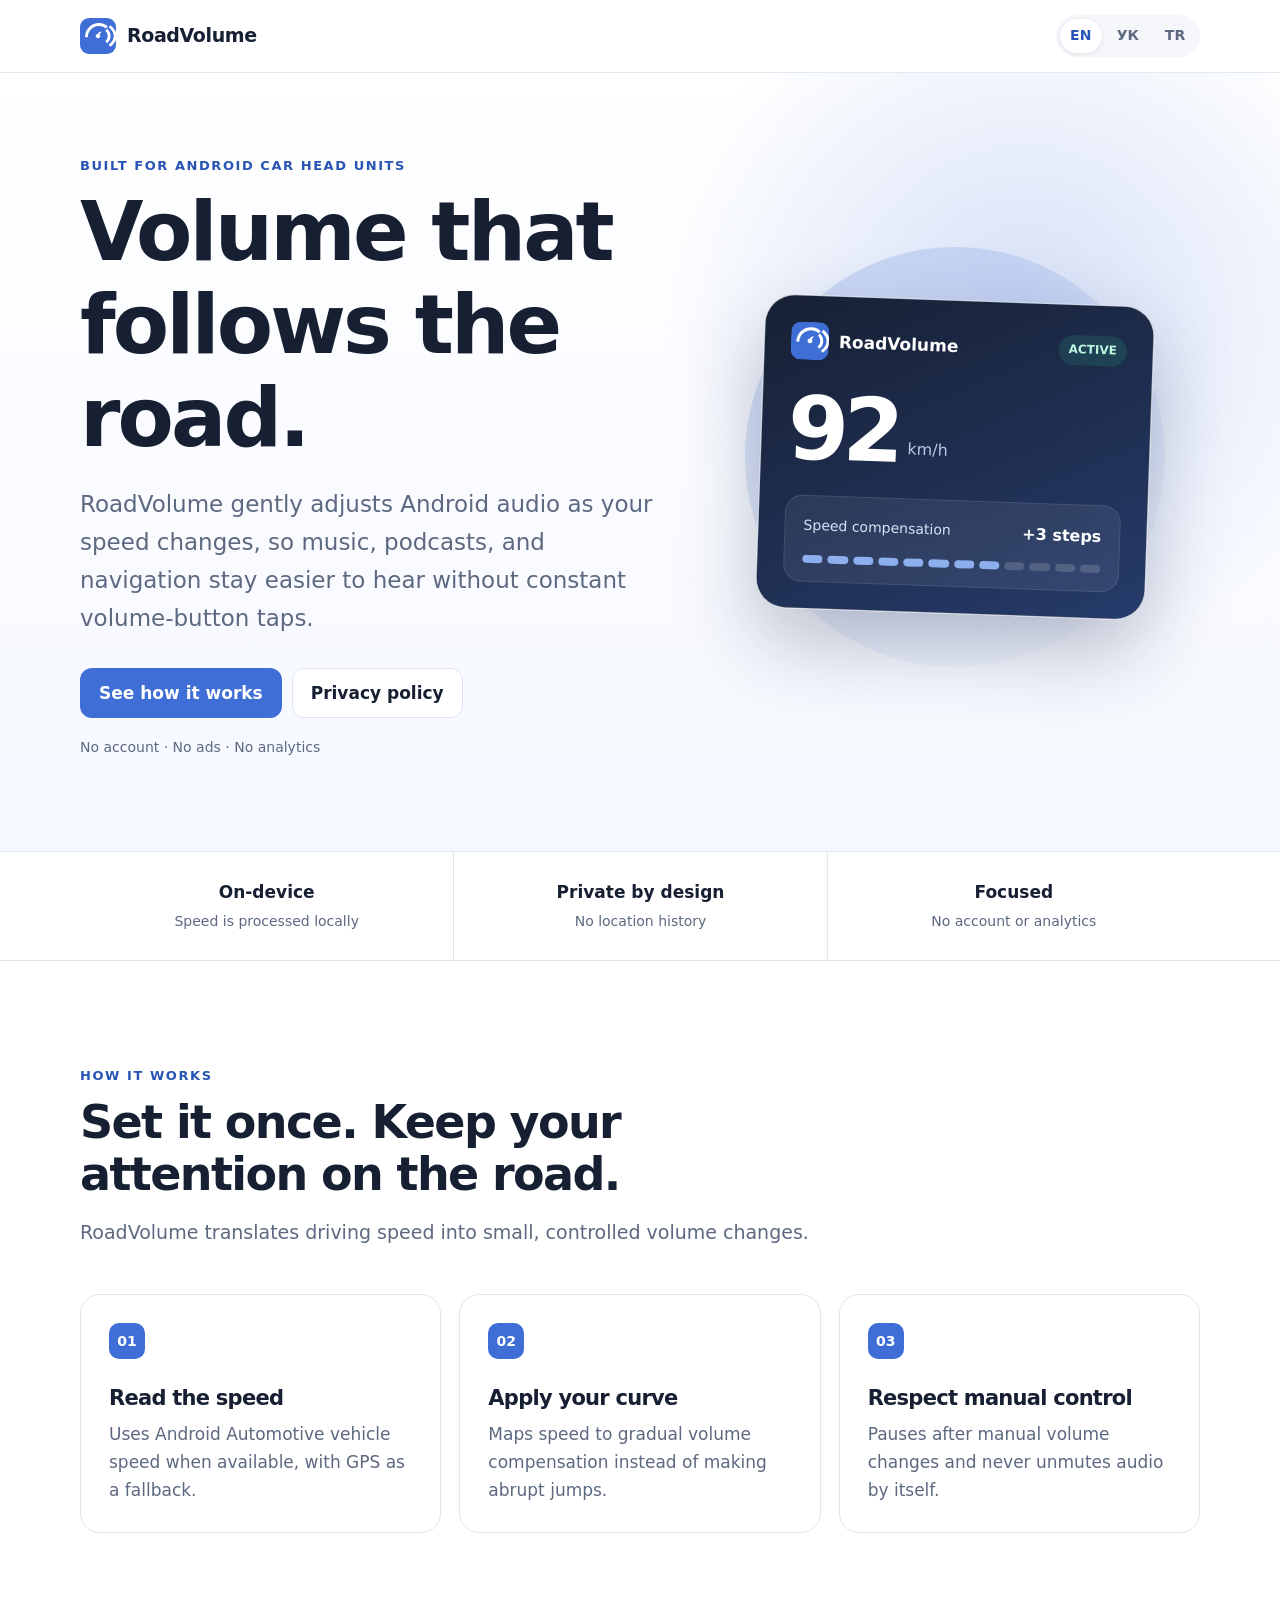
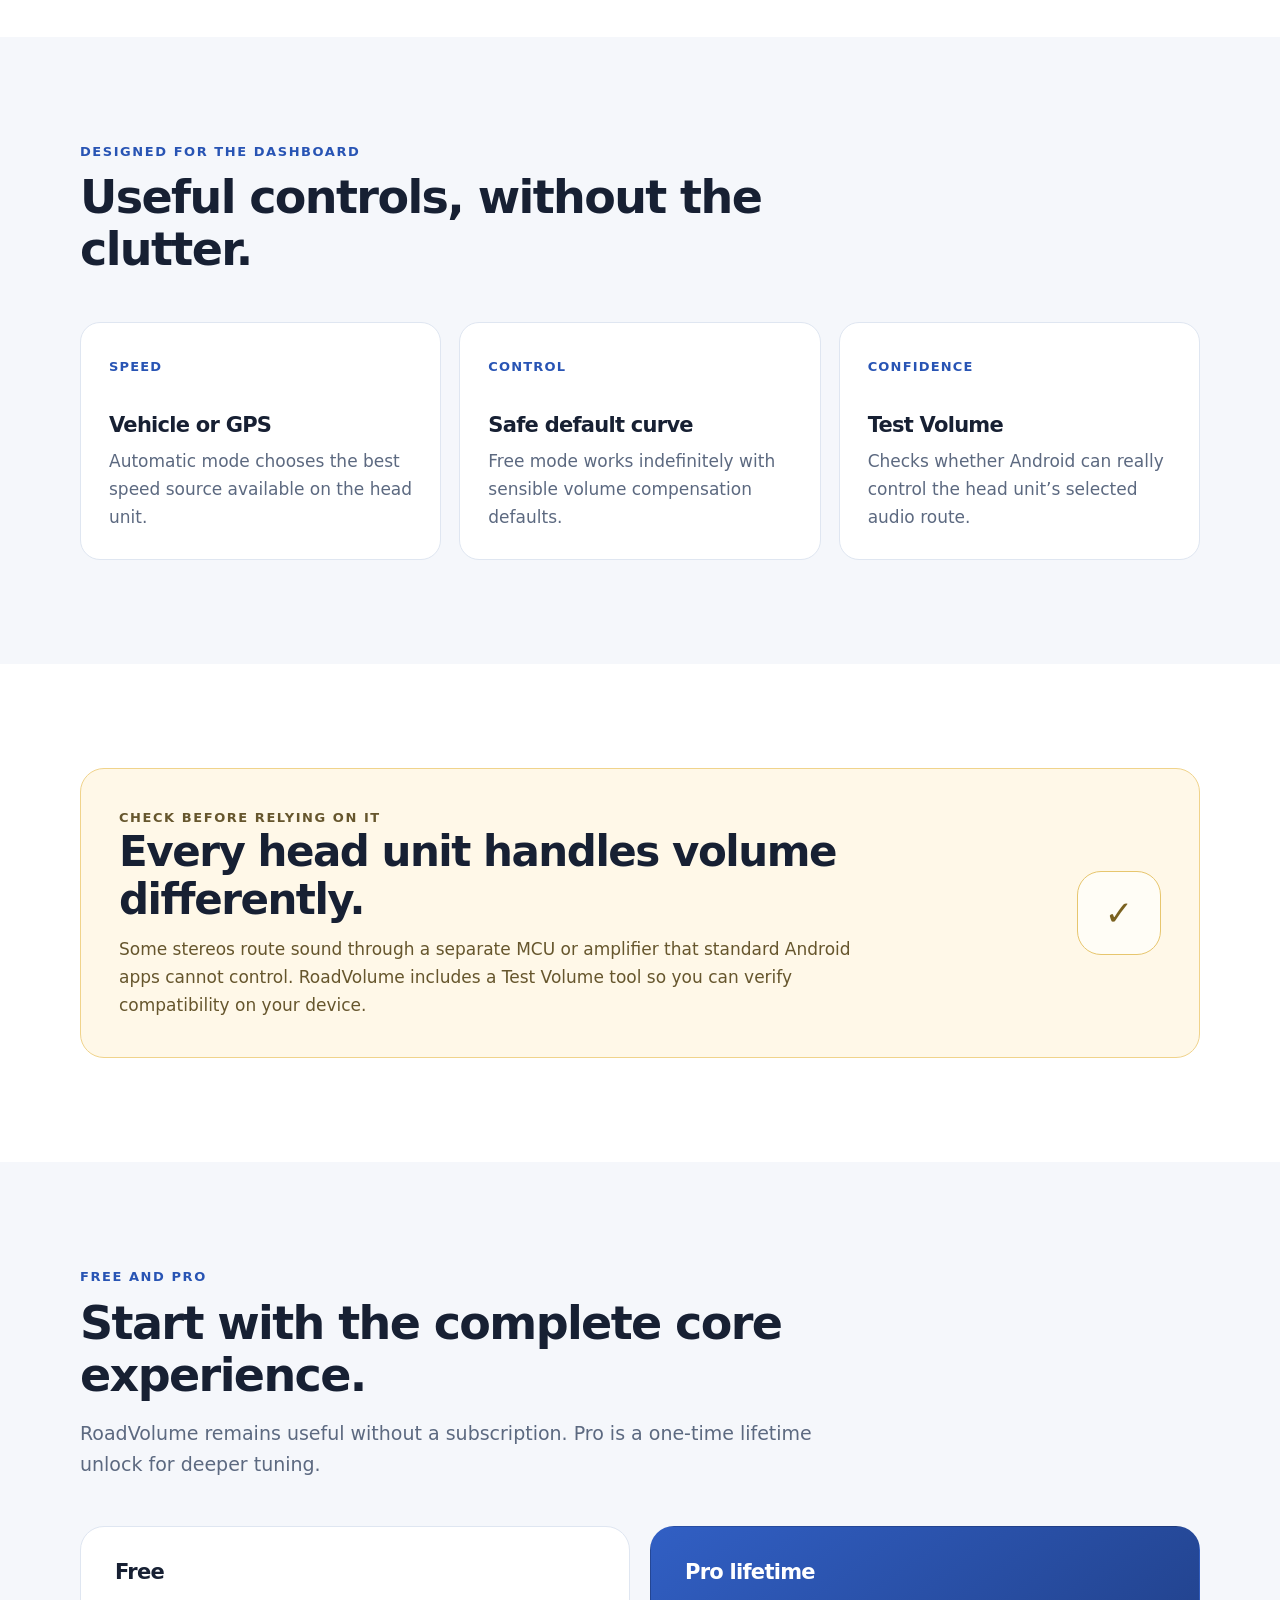
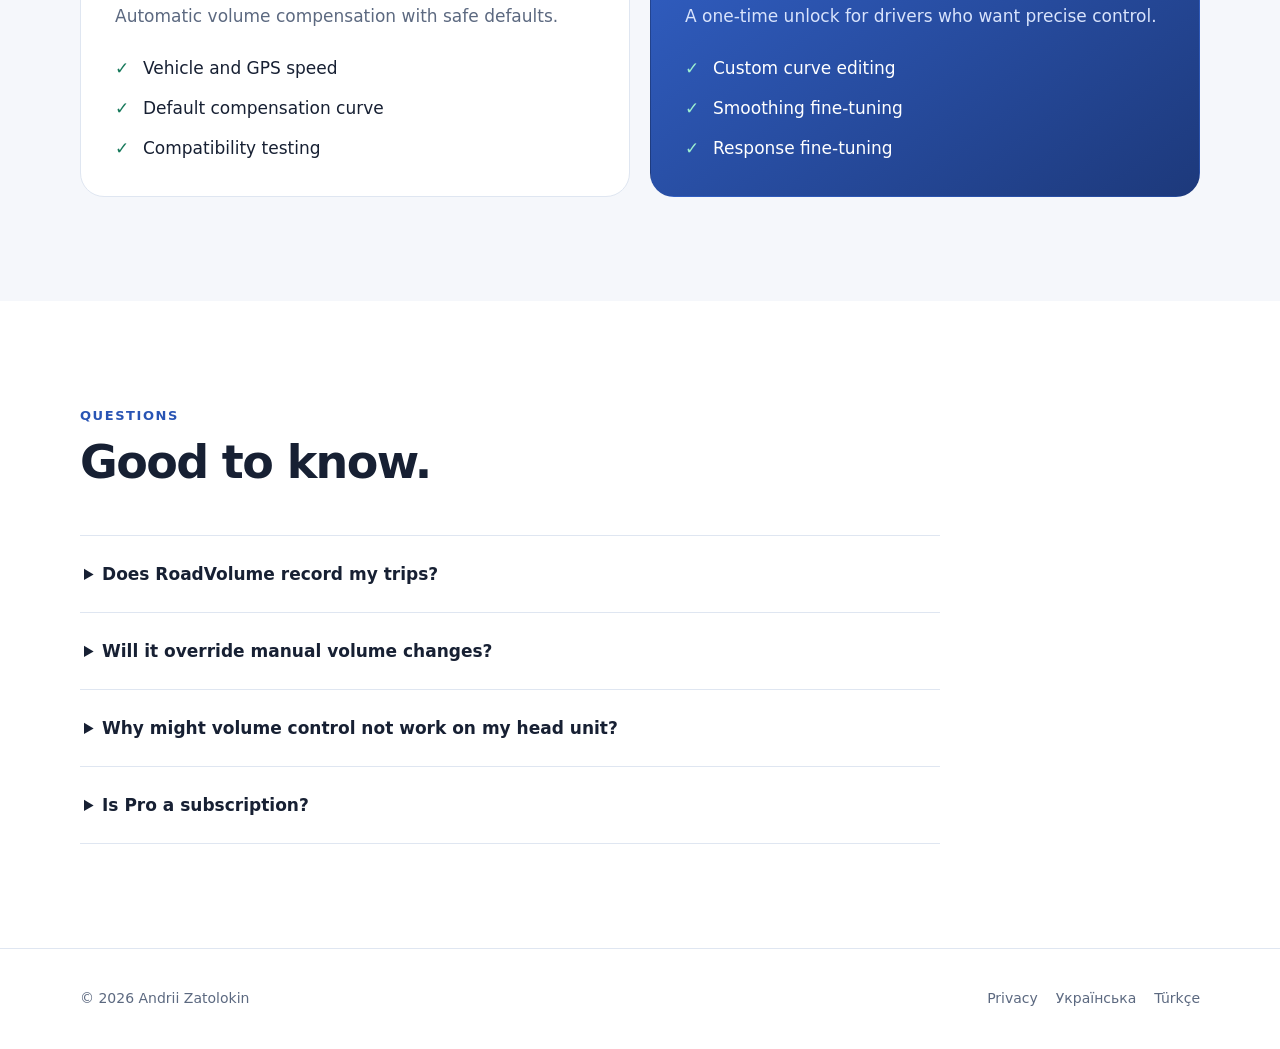
==== roadvolume/index.html @ 19ccfe44 "Build multilingual RoadVolume site" ====
<!doctype html>
<html lang="en">
<head>
    <meta charset="utf-8">
    <meta name="viewport" content="width=device-width, initial-scale=1">
    <meta name="description" content="RoadVolume automatically adjusts Android audio volume based on vehicle or GPS speed.">
    <meta property="og:title" content="RoadVolume — Volume that follows the road">
    <meta property="og:description" content="Automatic speed-based volume adjustment for Android car head units.">
    <meta property="og:image" content="https://andriizatolokin.github.io/app-privacy-policies/assets/roadvolume-social.png">
    <meta property="og:type" content="website">
    <meta name="twitter:card" content="summary_large_image">
    <meta name="twitter:title" content="RoadVolume — Volume that follows the road">
    <meta name="twitter:description" content="Automatic speed-based volume adjustment for Android car head units.">
    <meta name="twitter:image" content="https://andriizatolokin.github.io/app-privacy-policies/assets/roadvolume-social.png">
    <meta name="theme-color" content="#3f6fd6">
    <link rel="canonical" href="https://andriizatolokin.github.io/app-privacy-policies/roadvolume/">
    <link rel="alternate" hreflang="en" href="https://andriizatolokin.github.io/app-privacy-policies/roadvolume/">
    <link rel="alternate" hreflang="uk" href="https://andriizatolokin.github.io/app-privacy-policies/roadvolume/uk/">
    <link rel="alternate" hreflang="tr" href="https://andriizatolokin.github.io/app-privacy-policies/roadvolume/tr/">
    <title>RoadVolume — Volume that follows the road</title>
    <link rel="icon" href="../assets/roadvolume-icon.svg" type="image/svg+xml">
    <link rel="stylesheet" href="../assets/site.css">
</head>
<body>
<header class="site-header">
    <div class="shell header-inner">
        <a class="brand" href="./" aria-label="RoadVolume home"><img src="../assets/roadvolume-icon.svg" width="36" height="36" alt=""><span>RoadVolume</span></a>
        <nav class="language-nav" aria-label="Language">
            <a href="./" hreflang="en" lang="en" aria-current="page">EN</a>
            <a href="uk/" hreflang="uk" lang="uk">УК</a>
            <a href="tr/" hreflang="tr" lang="tr">TR</a>
        </nav>
    </div>
</header>
<main>
    <section class="hero">
        <div class="shell hero-inner">
            <div class="hero-copy">
                <p class="eyebrow">Built for Android car head units</p>
                <h1>Volume that follows the road.</h1>
                <p class="lead">RoadVolume gently adjusts Android audio as your speed changes, so music, podcasts, and navigation stay easier to hear without constant volume-button taps.</p>
                <div class="hero-actions">
                    <a class="button button-primary" href="#how-it-works">See how it works</a>
                    <a class="button button-secondary" href="privacy-policy.html">Privacy policy</a>
                </div>
                <p class="hero-note">No account · No ads · No analytics</p>
            </div>
            <div class="app-preview" aria-label="RoadVolume dashboard preview">
                <div class="dashboard-card">
                    <div class="dashboard-top"><div class="dashboard-brand"><img src="../assets/roadvolume-icon.svg" width="38" height="38" alt=""><span>RoadVolume</span></div><span class="status-pill">ACTIVE</span></div>
                    <div class="speed-reading"><span class="speed-number">92</span><span class="speed-unit">km/h</span></div>
                    <div class="volume-panel">
                        <div class="volume-row"><span>Speed compensation</span><strong>+3 steps</strong></div>
                        <div class="volume-bars" aria-hidden="true"><span></span><span></span><span></span><span></span><span></span><span></span><span></span><span></span><span></span><span></span><span></span><span></span></div>
                    </div>
                </div>
            </div>
        </div>
    </section>

    <section class="trust-strip" aria-label="Privacy highlights">
        <div class="shell trust-grid">
            <div class="trust-item"><strong>On-device</strong><span>Speed is processed locally</span></div>
            <div class="trust-item"><strong>Private by design</strong><span>No location history</span></div>
            <div class="trust-item"><strong>Focused</strong><span>No account or analytics</span></div>
        </div>
    </section>

    <section id="how-it-works" class="section shell">
        <div class="section-heading"><p class="eyebrow">How it works</p><h2>Set it once. Keep your attention on the road.</h2><p>RoadVolume translates driving speed into small, controlled volume changes.</p></div>
        <div class="steps-grid">
            <article class="step-card"><div class="step-number">01</div><h3>Read the speed</h3><p>Uses Android Automotive vehicle speed when available, with GPS as a fallback.</p></article>
            <article class="step-card"><div class="step-number">02</div><h3>Apply your curve</h3><p>Maps speed to gradual volume compensation instead of making abrupt jumps.</p></article>
            <article class="step-card"><div class="step-number">03</div><h3>Respect manual control</h3><p>Pauses after manual volume changes and never unmutes audio by itself.</p></article>
        </div>
    </section>

    <section class="section section-alt">
        <div class="shell">
            <div class="section-heading"><p class="eyebrow">Designed for the dashboard</p><h2>Useful controls, without the clutter.</h2></div>
            <div class="feature-grid">
                <article class="feature-card"><span class="feature-label">Speed</span><h3>Vehicle or GPS</h3><p>Automatic mode chooses the best speed source available on the head unit.</p></article>
                <article class="feature-card"><span class="feature-label">Control</span><h3>Safe default curve</h3><p>Free mode works indefinitely with sensible volume compensation defaults.</p></article>
                <article class="feature-card"><span class="feature-label">Confidence</span><h3>Test Volume</h3><p>Checks whether Android can really control the head unit’s selected audio route.</p></article>
            </div>
        </div>
    </section>

    <section class="section shell">
        <div class="compatibility-box">
            <div><p class="eyebrow">Check before relying on it</p><h2>Every head unit handles volume differently.</h2><p>Some stereos route sound through a separate MCU or amplifier that standard Android apps cannot control. RoadVolume includes a Test Volume tool so you can verify compatibility on your device.</p></div>
            <div class="compatibility-mark" aria-hidden="true">✓</div>
        </div>
    </section>

    <section class="section section-alt">
        <div class="shell">
            <div class="section-heading"><p class="eyebrow">Free and Pro</p><h2>Start with the complete core experience.</h2><p>RoadVolume remains useful without a subscription. Pro is a one-time lifetime unlock for deeper tuning.</p></div>
            <div class="plan-grid">
                <article class="plan-card"><h3>Free</h3><p>Automatic volume compensation with safe defaults.</p><ul><li>Vehicle and GPS speed</li><li>Default compensation curve</li><li>Compatibility testing</li></ul></article>
                <article class="plan-card plan-card-featured"><h3>Pro lifetime</h3><p>A one-time unlock for drivers who want precise control.</p><ul><li>Custom curve editing</li><li>Smoothing fine-tuning</li><li>Response fine-tuning</li></ul></article>
            </div>
        </div>
    </section>

    <section class="section shell">
        <div class="section-heading"><p class="eyebrow">Questions</p><h2>Good to know.</h2></div>
        <div class="faq-list">
            <details><summary>Does RoadVolume record my trips?</summary><p>No. GPS is used to calculate current speed while the service is active. RoadVolume does not store location history.</p></details>
            <details><summary>Will it override manual volume changes?</summary><p>No. RoadVolume detects manual changes, pauses compensation, and does not unmute audio on its own.</p></details>
            <details><summary>Why might volume control not work on my head unit?</summary><p>Some devices use a separate MCU or amplifier instead of Android’s standard media stream. Use Test Volume in the app to check.</p></details>
            <details><summary>Is Pro a subscription?</summary><p>No. Pro is planned as a single lifetime purchase handled by Google Play.</p></details>
        </div>
    </section>
</main>
<footer class="site-footer">
    <div class="shell footer-inner"><span>© 2026 Andrii Zatolokin</span><div class="footer-links"><a href="privacy-policy.html">Privacy</a><a lang="uk" href="uk/">Українська</a><a lang="tr" href="tr/">Türkçe</a></div></div>
</footer>
</body>
</html>
---- assets/site.css ----
:root {
    color-scheme: light;
    --ink: #172033;
    --muted: #5c6980;
    --blue: #3f6fd6;
    --blue-dark: #2854b4;
    --blue-soft: #eaf0ff;
    --line: #dfe6f1;
    --surface: #fff;
    --surface-alt: #f5f7fb;
    --success: #17795b;
    --warning-bg: #fff8e8;
    --warning-line: #f0d38b;
    --shadow: 0 22px 60px rgba(23, 32, 51, .12);
}

* { box-sizing: border-box; }
html { scroll-behavior: smooth; }
body {
    margin: 0;
    color: var(--ink);
    background: var(--surface);
    font: 17px/1.65 Inter, ui-sans-serif, system-ui, -apple-system, BlinkMacSystemFont, "Segoe UI", sans-serif;
    -webkit-font-smoothing: antialiased;
}
a { color: var(--blue-dark); }
a:hover { color: var(--blue); }
img { max-width: 100%; }
.shell { width: min(1120px, calc(100% - 40px)); margin-inline: auto; }
.sr-only { position: absolute; width: 1px; height: 1px; padding: 0; margin: -1px; overflow: hidden; clip: rect(0, 0, 0, 0); white-space: nowrap; border: 0; }

.site-header { position: sticky; z-index: 20; top: 0; border-bottom: 1px solid rgba(223, 230, 241, .88); background: rgba(255, 255, 255, .92); backdrop-filter: blur(16px); }
.header-inner { min-height: 72px; display: flex; align-items: center; justify-content: space-between; gap: 24px; }
.brand { display: inline-flex; align-items: center; gap: 11px; color: var(--ink); font-size: 19px; font-weight: 750; text-decoration: none; letter-spacing: -.02em; }
.brand:hover { color: var(--ink); }
.brand img { border-radius: 9px; }
.language-links, .hero-actions { display: flex; align-items: center; flex-wrap: wrap; gap: 10px; }
.language-nav { display: flex; align-items: center; gap: 5px; padding: 4px; border-radius: 999px; background: var(--surface-alt); }
.language-nav a { min-width: 42px; padding: 5px 10px; border-radius: 999px; color: var(--muted); font-size: 14px; font-weight: 700; text-align: center; text-decoration: none; }
.language-nav a:hover, .language-nav a[aria-current="page"] { color: var(--blue-dark); background: var(--surface); box-shadow: 0 1px 4px rgba(23, 32, 51, .12); }

.button { display: inline-flex; min-height: 46px; align-items: center; justify-content: center; padding: 10px 18px; border: 1px solid transparent; border-radius: 12px; font-weight: 750; text-decoration: none; transition: transform 160ms ease, background 160ms ease, border-color 160ms ease; }
.button:hover { transform: translateY(-1px); }
.button-primary { color: #fff; background: var(--blue); }
.button-primary:hover { color: #fff; background: var(--blue-dark); }
.button-secondary { color: var(--ink); border-color: var(--line); background: var(--surface); }
.button-secondary:hover { color: var(--blue-dark); border-color: #b9c9eb; background: var(--blue-soft); }

.eyebrow { margin: 0 0 10px; color: var(--blue-dark); font-size: 13px; font-weight: 800; letter-spacing: .12em; text-transform: uppercase; }
h1, h2, h3 { margin-top: 0; line-height: 1.13; letter-spacing: -.035em; }
h1 { max-width: 820px; margin-bottom: 22px; font-size: clamp(44px, 7vw, 76px); }
h2 { margin-bottom: 16px; font-size: clamp(30px, 4vw, 46px); }
h3 { margin-bottom: 9px; font-size: 21px; }
.lead { max-width: 720px; margin: 0; color: var(--muted); font-size: clamp(19px, 2.4vw, 23px); }

.directory-page { min-height: 100vh; background: radial-gradient(circle at 85% 16%, rgba(63, 111, 214, .15), transparent 30%), var(--surface-alt); }
.directory-hero { padding-block: 96px 54px; }
.directory-hero h1 { margin-bottom: 14px; }
.app-directory { padding-bottom: 110px; }
.app-card { display: grid; grid-template-columns: auto 1fr; gap: 28px; align-items: center; padding: 32px; border: 1px solid var(--line); border-radius: 24px; background: var(--surface); box-shadow: var(--shadow); }
.app-card-icon img { display: block; border-radius: 19px; box-shadow: 0 12px 30px rgba(63, 111, 214, .25); }
.app-card h2 { margin-bottom: 8px; font-size: 34px; }
.app-card p:not(.eyebrow) { max-width: 650px; margin: 0 0 22px; color: var(--muted); }

.hero { overflow: hidden; background: radial-gradient(circle at 80% 30%, rgba(63, 111, 214, .2), transparent 31%), linear-gradient(180deg, #fff 0%, #f5f8ff 100%); }
.hero-inner { display: grid; min-height: 680px; grid-template-columns: minmax(0, 1.08fr) minmax(320px, .92fr); gap: 56px; align-items: center; padding-block: 82px 92px; }
.hero-copy h1 { font-size: clamp(48px, 7vw, 82px); }
.hero-copy .lead { margin-bottom: 30px; }
.hero-note { margin: 18px 0 0; color: var(--muted); font-size: 14px; }
.app-preview { position: relative; min-height: 460px; display: grid; place-items: center; }
.app-preview::before { position: absolute; width: 420px; height: 420px; border-radius: 50%; background: linear-gradient(145deg, rgba(63, 111, 214, .21), rgba(255, 255, 255, 0)); content: ""; }
.dashboard-card { position: relative; width: min(390px, 100%); padding: 26px; border: 1px solid rgba(255, 255, 255, .75); border-radius: 30px; color: #fff; background: linear-gradient(155deg, #172033 0%, #263b6b 100%); box-shadow: 0 34px 80px rgba(24, 39, 76, .28); transform: rotate(2deg); }
.dashboard-top { display: flex; align-items: center; justify-content: space-between; margin-bottom: 32px; }
.dashboard-brand { display: flex; align-items: center; gap: 10px; font-weight: 800; }
.dashboard-brand img { border-radius: 10px; }
.status-pill { padding: 5px 10px; border-radius: 999px; color: #baf5df; background: rgba(42, 198, 143, .14); font-size: 12px; font-weight: 800; }
.speed-reading { display: flex; align-items: end; gap: 10px; margin-bottom: 28px; }
.speed-number { font-size: 88px; font-weight: 760; line-height: .85; letter-spacing: -.07em; }
.speed-unit { padding-bottom: 7px; color: #b9c8e7; font-size: 16px; }
.volume-panel { padding: 18px; border: 1px solid rgba(255, 255, 255, .1); border-radius: 18px; background: rgba(255, 255, 255, .07); }
.volume-row { display: flex; justify-content: space-between; gap: 16px; color: #d8e2f6; font-size: 14px; }
.volume-row strong { color: #fff; font-size: 16px; }
.volume-bars { display: grid; grid-template-columns: repeat(12, 1fr); gap: 5px; margin-top: 15px; }
.volume-bars span { height: 8px; border-radius: 999px; background: rgba(255, 255, 255, .16); }
.volume-bars span:nth-child(-n+8) { background: #8dafed; }

.trust-strip { border-block: 1px solid var(--line); background: var(--surface); }
.trust-grid { display: grid; grid-template-columns: repeat(3, 1fr); }
.trust-item { padding: 26px 20px; text-align: center; }
.trust-item + .trust-item { border-left: 1px solid var(--line); }
.trust-item strong { display: block; color: var(--ink); font-size: 17px; }
.trust-item span { color: var(--muted); font-size: 14px; }

.section { padding-block: 104px; }
.section-alt { background: var(--surface-alt); }
.section-heading { max-width: 760px; margin-bottom: 46px; }
.section-heading p:last-child { margin: 0; color: var(--muted); font-size: 19px; }
.steps-grid, .feature-grid { display: grid; grid-template-columns: repeat(3, 1fr); gap: 18px; }
.step-card, .feature-card { padding: 28px; border: 1px solid var(--line); border-radius: 20px; background: var(--surface); }
.step-number { width: 36px; height: 36px; display: grid; place-items: center; margin-bottom: 28px; border-radius: 10px; color: #fff; background: var(--blue); font-size: 14px; font-weight: 850; }
.step-card p, .feature-card p { margin: 0; color: var(--muted); }
.feature-card { min-height: 210px; }
.feature-label { display: inline-block; margin-bottom: 36px; color: var(--blue-dark); font-size: 13px; font-weight: 800; letter-spacing: .09em; text-transform: uppercase; }

.compatibility-box { display: grid; grid-template-columns: minmax(0, 1fr) auto; gap: 40px; align-items: center; padding: 38px; border: 1px solid var(--warning-line); border-radius: 24px; background: var(--warning-bg); }
.compatibility-box h2 { margin-bottom: 12px; font-size: clamp(28px, 4vw, 42px); }
.compatibility-box p { max-width: 750px; margin: 0; color: #66562d; }
.compatibility-mark { width: 84px; height: 84px; display: grid; place-items: center; border: 1px solid #e7c66e; border-radius: 24px; color: #7a611f; background: #fffdf6; font-size: 34px; font-weight: 850; }

.plan-grid { display: grid; grid-template-columns: repeat(2, minmax(0, 1fr)); gap: 20px; }
.plan-card { padding: 34px; border: 1px solid var(--line); border-radius: 24px; background: var(--surface); }
.plan-card-featured { color: #fff; border-color: transparent; background: linear-gradient(145deg, #315fc4, #1d397b); }
.plan-card p { color: var(--muted); }
.plan-card-featured p { color: #d8e3fc; }
.plan-card ul { padding: 0; margin: 24px 0 0; list-style: none; }
.plan-card li { position: relative; padding-left: 28px; margin-top: 12px; }
.plan-card li::before { position: absolute; left: 0; color: var(--success); content: "✓"; font-weight: 900; }
.plan-card-featured li::before { color: #9cf0d0; }

.faq-list { max-width: 860px; }
.faq-list details { border-top: 1px solid var(--line); }
.faq-list details:last-child { border-bottom: 1px solid var(--line); }
.faq-list summary { padding: 24px 4px; cursor: pointer; font-weight: 750; }
.faq-list details p { margin: -8px 0 24px; padding-right: 30px; color: var(--muted); }

.policy-page { background: var(--surface-alt); }
.policy-main { width: min(820px, calc(100% - 40px)); margin: 54px auto 90px; padding: 56px; border: 1px solid var(--line); border-radius: 24px; background: var(--surface); box-shadow: 0 16px 50px rgba(23, 32, 51, .08); }
.policy-main h1 { font-size: clamp(38px, 6vw, 58px); }
.policy-main h2 { margin-top: 42px; font-size: 27px; }
.policy-meta { margin-bottom: 34px; color: var(--muted); }
.policy-main li + li { margin-top: 8px; }

.site-footer { border-top: 1px solid var(--line); background: var(--surface); }
.footer-inner { min-height: 100px; display: flex; align-items: center; justify-content: space-between; gap: 24px; color: var(--muted); font-size: 14px; }
.footer-links { display: flex; align-items: center; flex-wrap: wrap; justify-content: flex-end; gap: 18px; }
.footer-links a { color: var(--muted); text-decoration: none; }
.footer-links a:hover { color: var(--blue-dark); }

@media (max-width: 820px) {
    .hero-inner { min-height: auto; grid-template-columns: 1fr; gap: 26px; padding-block: 72px; }
    .app-preview { min-height: 410px; }
    .steps-grid, .feature-grid { grid-template-columns: 1fr; }
    .feature-card { min-height: auto; }
    .compatibility-box { grid-template-columns: 1fr; }
    .compatibility-mark { grid-row: 1; }
}

@media (max-width: 640px) {
    body { font-size: 16px; }
    .shell { width: min(100% - 28px, 1120px); }
    .site-header { position: static; }
    .header-inner { min-height: 66px; }
    .language-nav a { min-width: 36px; padding-inline: 7px; }
    .directory-hero { padding-block: 70px 38px; }
    .app-card { grid-template-columns: 1fr; padding: 24px; }
    .hero-copy h1 { font-size: clamp(44px, 14vw, 64px); }
    .hero-inner { padding-block: 58px 64px; }
    .app-preview { min-height: 350px; }
    .app-preview::before { width: 330px; height: 330px; }
    .dashboard-card { padding: 22px; transform: none; }
    .speed-number { font-size: 74px; }
    .trust-grid { grid-template-columns: 1fr; }
    .trust-item + .trust-item { border-top: 1px solid var(--line); border-left: 0; }
    .section { padding-block: 76px; }
    .plan-grid { grid-template-columns: 1fr; }
    .compatibility-box, .plan-card { padding: 26px; }
    .policy-main { width: min(100% - 24px, 820px); margin-block: 22px 60px; padding: 28px 22px; border-radius: 18px; }
    .footer-inner { padding-block: 28px; flex-direction: column; align-items: flex-start; }
    .footer-links { justify-content: flex-start; }
}

@media (prefers-reduced-motion: reduce) {
    html { scroll-behavior: auto; }
    .button { transition: none; }
}
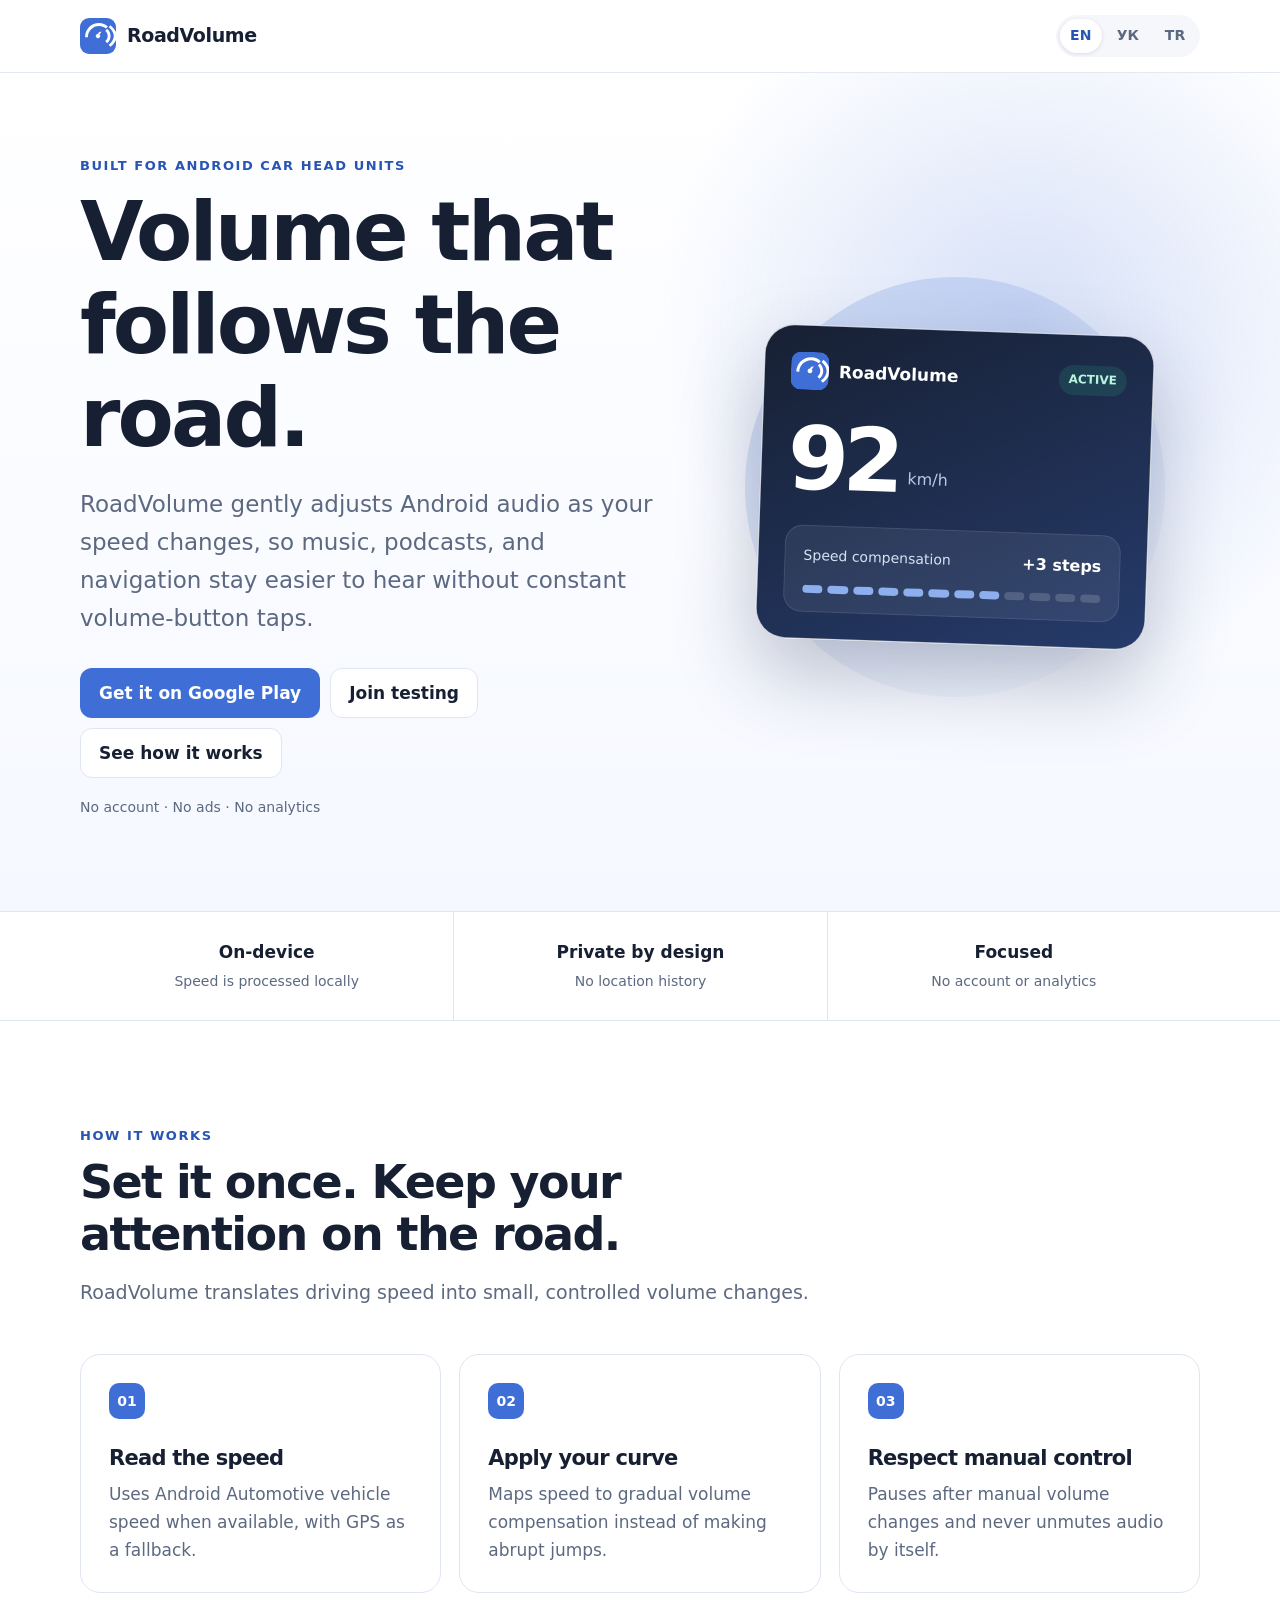
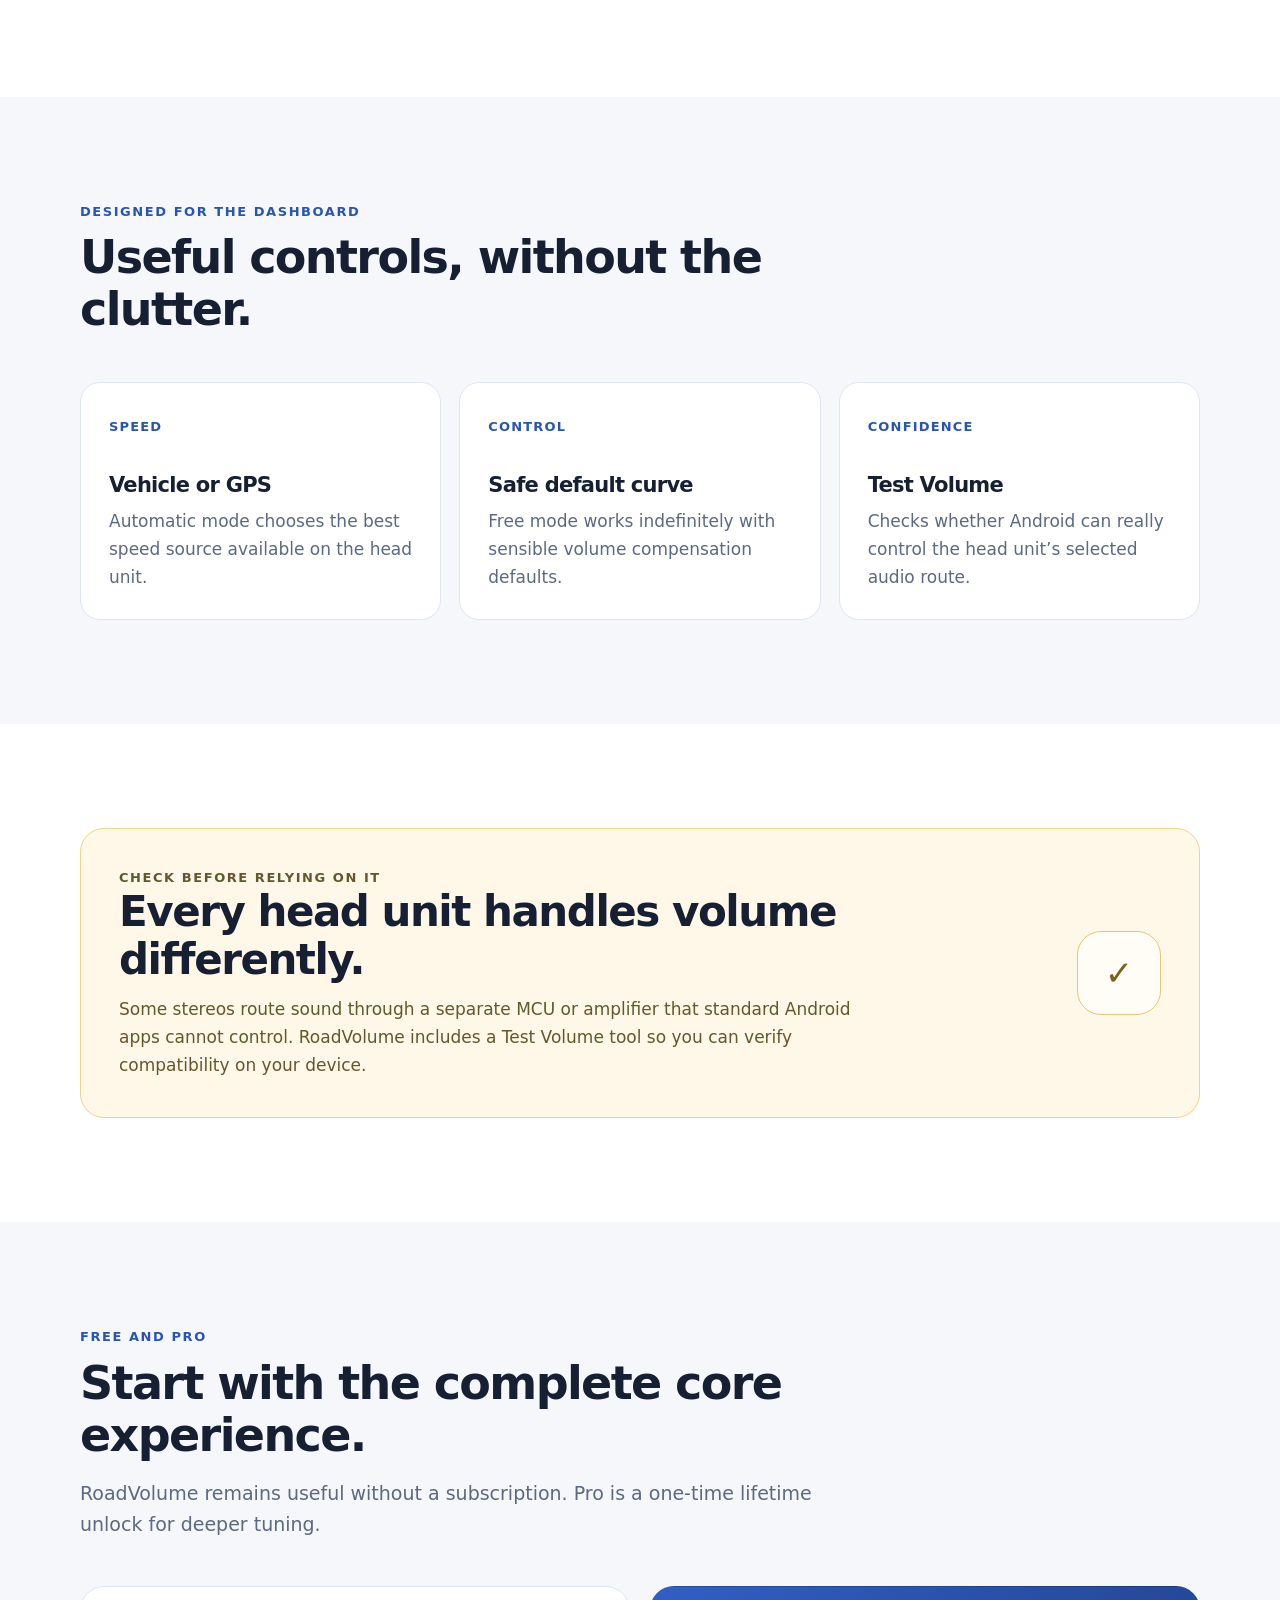
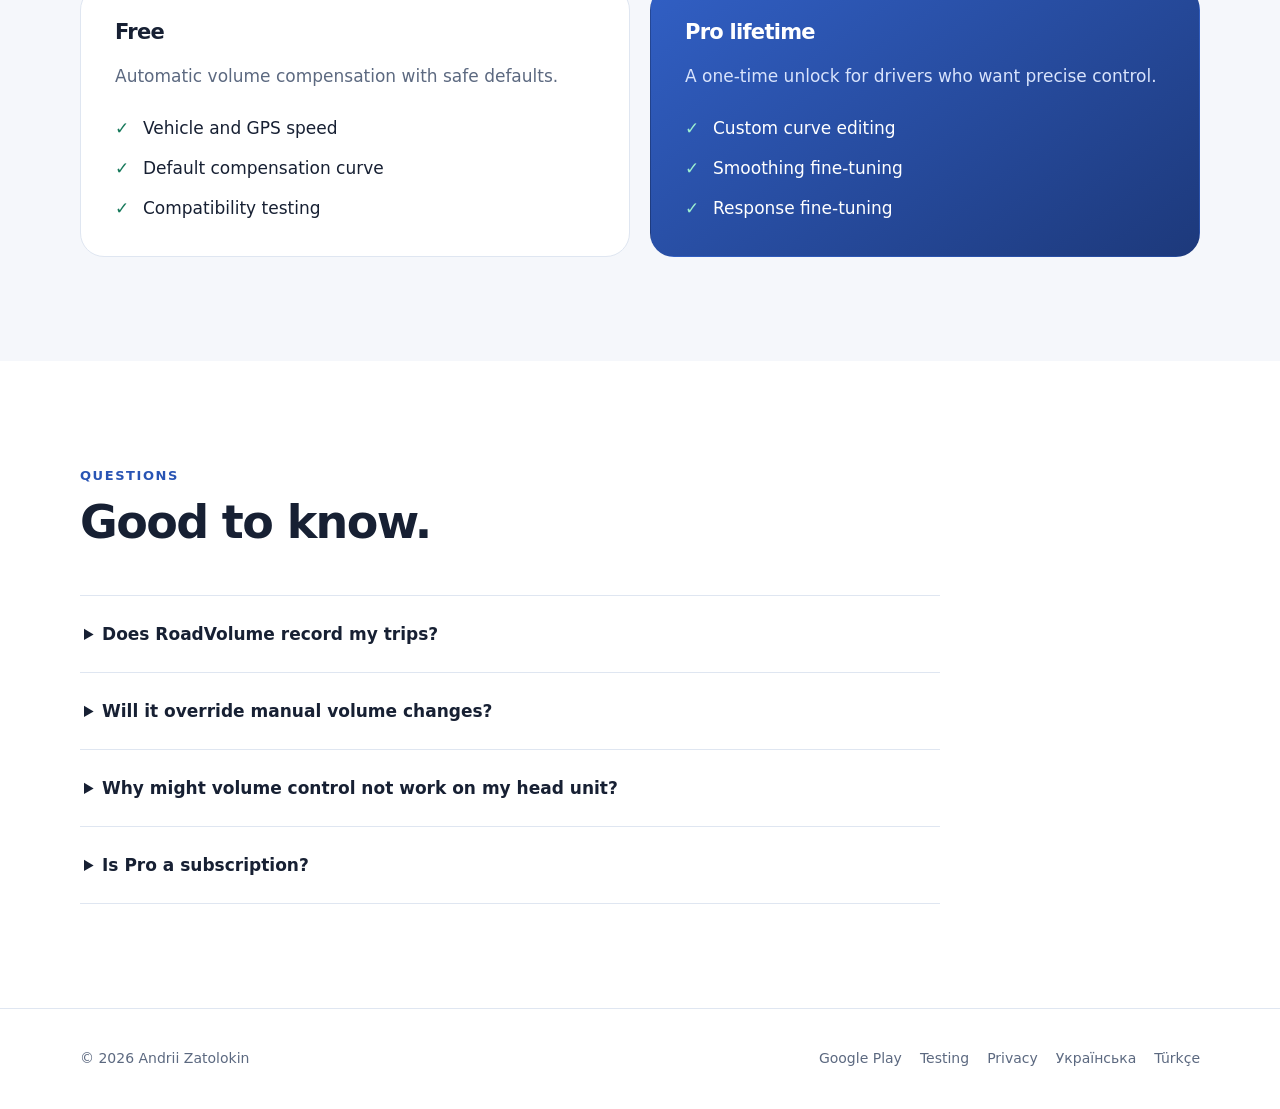
==== commit 54e9d640: "Add Google Play links" ====
--- a/roadvolume/index.html
+++ b/roadvolume/index.html
@@ -40,8 +40,9 @@
                 <h1>Volume that follows the road.</h1>
                 <p class="lead">RoadVolume gently adjusts Android audio as your speed changes, so music, podcasts, and navigation stay easier to hear without constant volume-button taps.</p>
                 <div class="hero-actions">
-                    <a class="button button-primary" href="#how-it-works">See how it works</a>
-                    <a class="button button-secondary" href="privacy-policy.html">Privacy policy</a>
+                    <a class="button button-primary" href="https://play.google.com/store/apps/details?id=com.roadvolume" target="_blank" rel="noopener noreferrer">Get it on Google Play</a>
+                    <a class="button button-secondary" href="https://play.google.com/apps/testing/com.roadvolume" target="_blank" rel="noopener noreferrer">Join testing</a>
+                    <a class="button button-secondary" href="#how-it-works">See how it works</a>
                 </div>
                 <p class="hero-note">No account · No ads · No analytics</p>
             </div>
@@ -114,7 +115,7 @@
     </section>
 </main>
 <footer class="site-footer">
-    <div class="shell footer-inner"><span>© 2026 Andrii Zatolokin</span><div class="footer-links"><a href="privacy-policy.html">Privacy</a><a lang="uk" href="uk/">Українська</a><a lang="tr" href="tr/">Türkçe</a></div></div>
+    <div class="shell footer-inner"><span>© 2026 Andrii Zatolokin</span><div class="footer-links"><a href="https://play.google.com/store/apps/details?id=com.roadvolume">Google Play</a><a href="https://play.google.com/apps/testing/com.roadvolume">Testing</a><a href="privacy-policy.html">Privacy</a><a lang="uk" href="uk/">Українська</a><a lang="tr" href="tr/">Türkçe</a></div></div>
 </footer>
 </body>
 </html>
